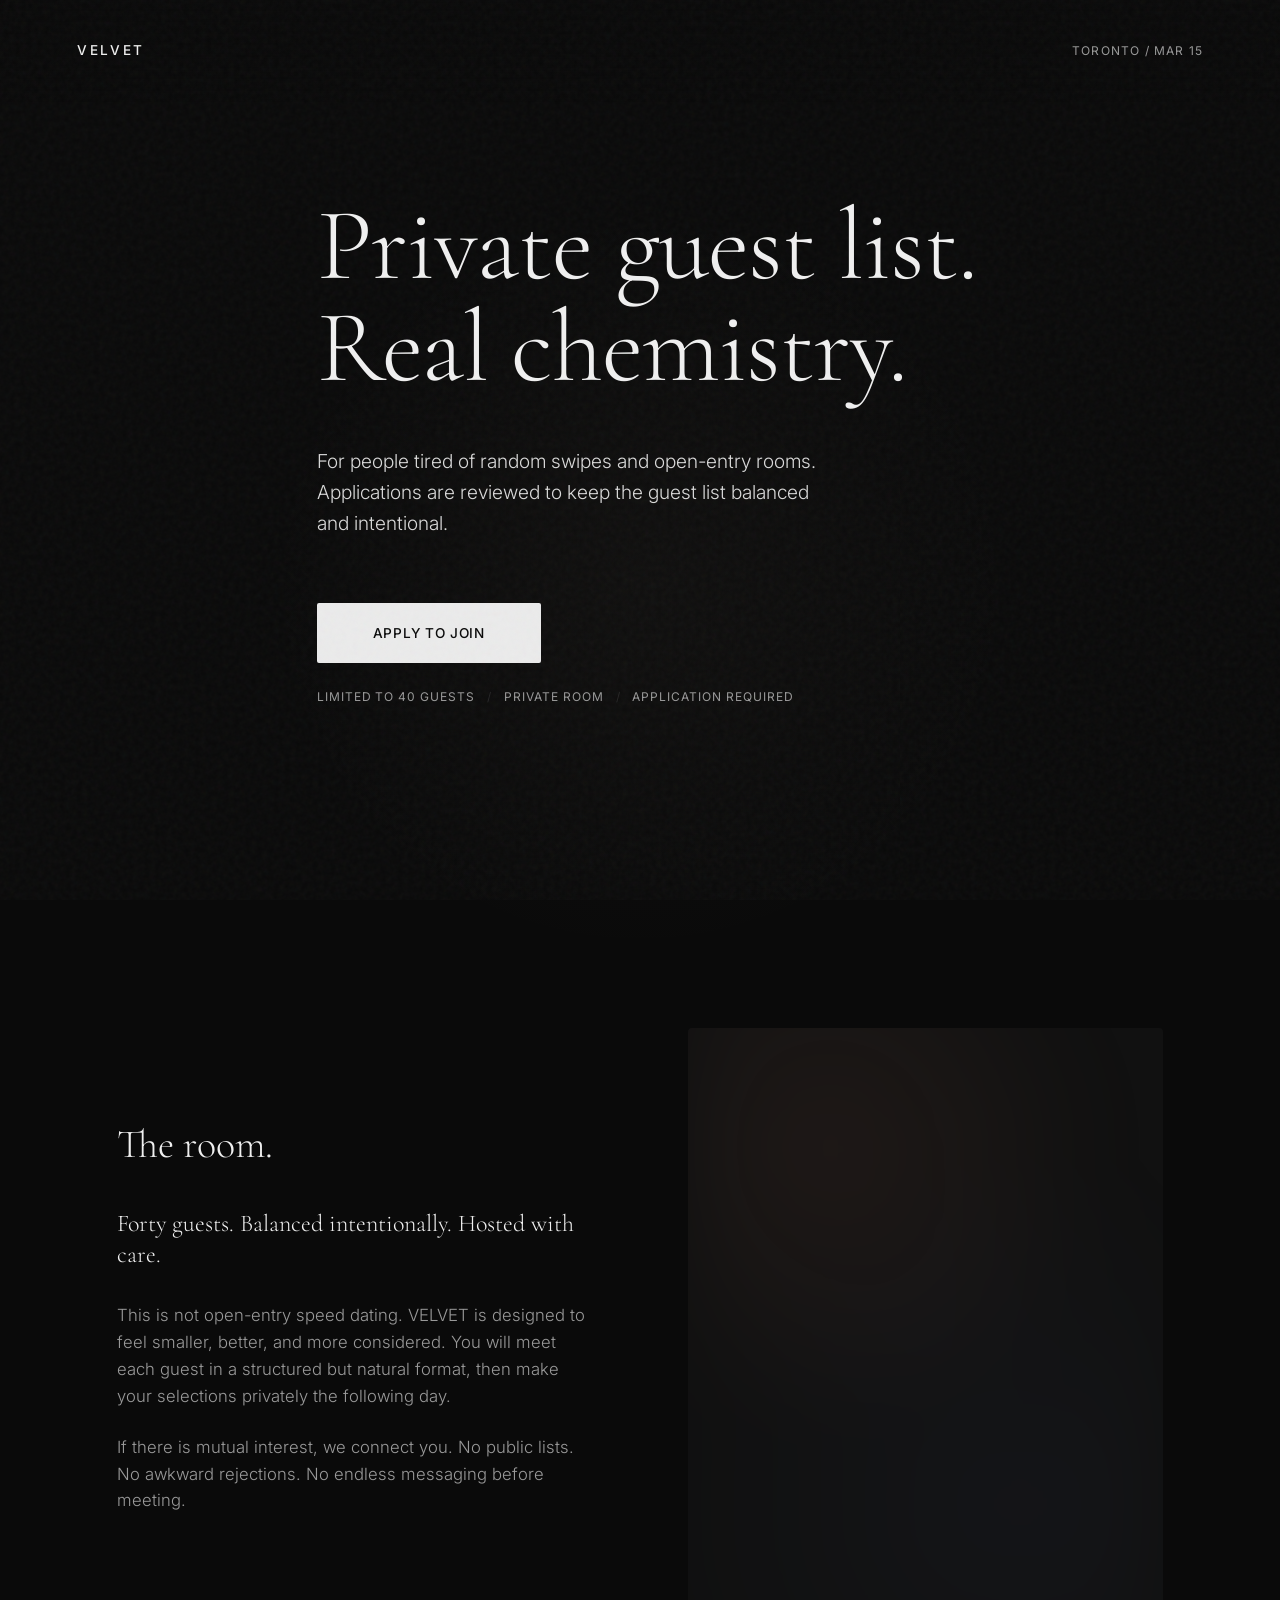
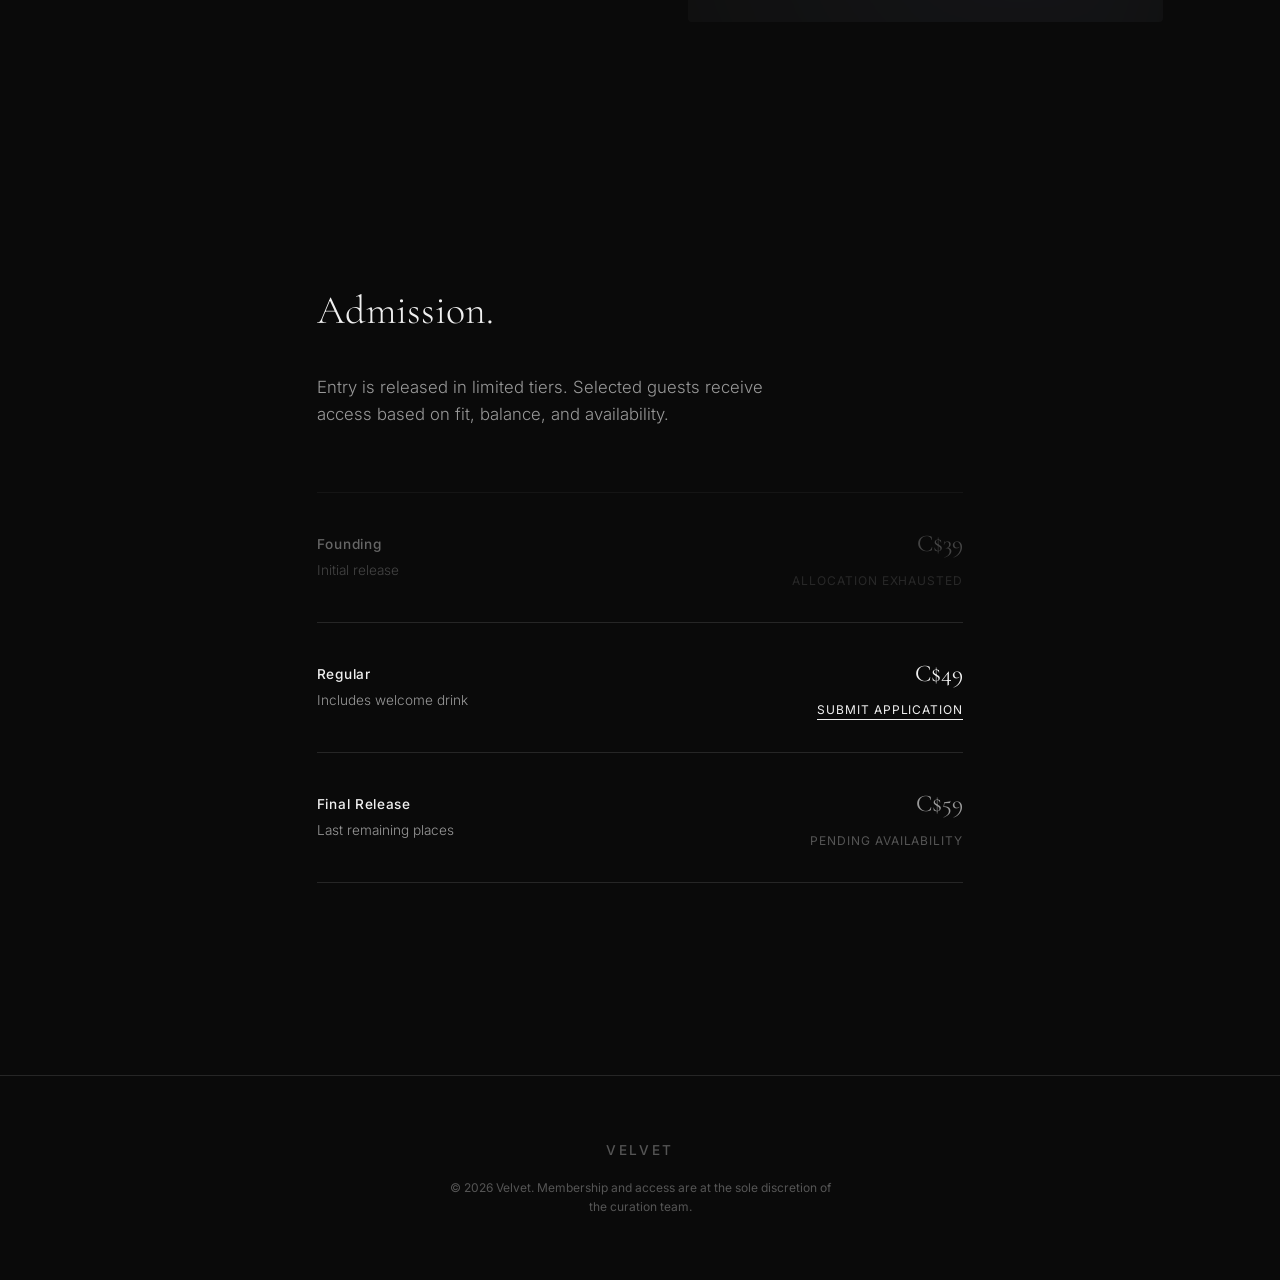
==== index.html @ d37acc5a "Initial commit: Velvet private speed dating landing page" ====
<!doctype html>
<html lang="en">
  <head>
    <meta charset="UTF-8" />
    <meta name="viewport" content="width=device-width, initial-scale=1.0" />
    <title>VELVET | Private Guest List</title>

    <link rel="preconnect" href="https://fonts.googleapis.com" />
    <link rel="preconnect" href="https://fonts.gstatic.com" crossorigin />
    <link
      href="https://fonts.googleapis.com/css2?family=Cormorant+Garamond:ital,wght@0,300;0,400;1,300;1,400&family=Inter:wght@300;400;500&display=swap"
      rel="stylesheet"
    />

    <link rel="stylesheet" href="styles.css" />
  </head>
  <body>
    <!-- Subtle atmospheric noise -->
    <div class="noise-overlay"></div>

    <!-- Navigation -->
    <nav class="top-nav">
      <div class="logo">VELVET</div>
      <div class="nav-meta">Toronto / Mar 15</div>
    </nav>

    <main>
      <!-- Hero: Pure Status, Zero Logistics -->
      <section class="hero-gate">
        <div class="content-wrapper">
          <h1 class="headline">
            <span style="white-space: nowrap">Private guest list.</span><br />
            <span style="white-space: nowrap">Real chemistry.</span>
          </h1>
          <p class="manifesto">
            For people tired of random swipes and open-entry rooms. Applications
            are reviewed to keep the guest list balanced and intentional.
          </p>

          <div class="gate-action fade-in">
            <button class="btn-gate" onclick="openGate()">Apply to Join</button>
            <div class="gate-meta">
              <span>Limited to 40 guests</span>
              <span class="slash">/</span>
              <span>Private room</span>
              <span class="slash">/</span>
              <span>Application required</span>
            </div>
          </div>
        </div>
      </section>

      <!-- The Room: Atmosphere & Taste -->
      <section class="the-room" id="the-room">
        <div class="room-grid">
          <div class="room-text">
            <h2 class="section-heading">The room.</h2>
            <p>Forty guests. Balanced intentionally. Hosted with care.</p>
            <p>
              This is not open-entry speed dating. VELVET is designed to feel
              smaller, better, and more considered. You will meet each guest in
              a structured but natural format, then make your selections
              privately the following day.
            </p>
            <p>
              If there is mutual interest, we connect you. No public lists. No
              awkward rejections. No endless messaging before meeting.
            </p>
          </div>
          <div class="room-atmosphere">
            <!-- We use a CSS gradient/blur shape to imply atmosphere without showing a literal "mid" bar photo -->
            <div class="atmosphere-blur"></div>
          </div>
        </div>
      </section>

      <!-- Admission Tiers: Framing scarcity -->
      <section class="the-admission">
        <div class="content-wrapper">
          <h2 class="section-heading">Admission.</h2>
          <p class="tier-intro">
            Entry is released in limited tiers. Selected guests receive access
            based on fit, balance, and availability.
          </p>

          <div class="tier-list">
            <!-- Sold Out / Closed -->
            <div class="tier-row closed">
              <div class="tier-info">
                <span class="tier-name">Founding</span>
                <span class="tier-desc">Initial release</span>
              </div>
              <div class="tier-action">
                <span class="tier-price">C$39</span>
                <span class="tier-status">Allocation Exhausted</span>
              </div>
            </div>

            <!-- Active -->
            <div class="tier-row active">
              <div class="tier-info">
                <span class="tier-name">Regular</span>
                <span class="tier-desc">Includes welcome drink</span>
              </div>
              <div class="tier-action">
                <span class="tier-price">C$49</span>
                <button class="btn-text" onclick="openGate('C$49')">
                  Submit Application
                </button>
              </div>
            </div>

            <!-- Future / Locked -->
            <div class="tier-row pending">
              <div class="tier-info">
                <span class="tier-name">Final Release</span>
                <span class="tier-desc">Last remaining places</span>
              </div>
              <div class="tier-action">
                <span class="tier-price">C$59</span>
                <span class="tier-status">Pending Availability</span>
              </div>
            </div>
          </div>
        </div>
      </section>

      <footer class="site-footer">
        <div class="logo">VELVET</div>
        <p>
          © 2026 Velvet. Membership and access are at the sole discretion of the
          curation team.
        </p>
      </footer>
    </main>

    <!-- Application Gate (Modal) -->
    <div class="gate-overlay" id="applicationGate">
      <div class="gate-panel">
        <div class="gate-header">
          <h3>Apply to Join</h3>
          <button class="btn-close" onclick="closeGate()">
            <svg
              width="24"
              height="24"
              viewBox="0 0 24 24"
              fill="none"
              stroke="currentColor"
              stroke-width="1.5"
            >
              <line x1="18" y1="6" x2="6" y2="18"></line>
              <line x1="6" y1="6" x2="18" y2="18"></line>
            </svg>
          </button>
        </div>

        <div class="gate-body" id="gateBody">
          <p class="gate-context">
            Applications are reviewed to keep the room balanced and intentional.
            Selected guests receive a private booking link within 24 hours.
          </p>

          <form id="admissionForm" onsubmit="submitApplication(event)">
            <div class="input-group">
              <label for="fullName">Full name</label>
              <input type="text" id="fullName" required />
            </div>

            <div class="input-group">
              <label for="email">Email</label>
              <input type="email" id="email" required />
            </div>

            <div class="input-group">
              <label for="instagram">
                Instagram or LinkedIn
                <span class="label-badge">(recommended)</span>
              </label>
              <input type="text" id="instagram" />
              <span class="field-hint"
                >Used only for light verification. Never shown publicly.</span
              >
            </div>

            <div class="input-group">
              <label for="age">Age</label>
              <input type="number" id="age" min="18" max="99" required />
            </div>

            <div class="input-group">
              <label>Joining as</label>
              <div class="pill-group">
                <label class="pill-radio">
                  <input type="radio" name="gender" value="woman" required />
                  <span class="pill-label">Woman</span>
                </label>
                <label class="pill-radio">
                  <input type="radio" name="gender" value="man" required />
                  <span class="pill-label">Man</span>
                </label>
              </div>
            </div>

            <div class="gate-actions">
              <button type="submit" class="btn-submit" id="submitBtn">
                Apply to Join
              </button>
              <div class="form-footer-note">Shared in confidence.</div>
            </div>
          </form>
        </div>

        <div class="gate-success" id="gateSuccess" style="display: none">
          <h3>Application Received.</h3>
          <p>
            Your profile is under review. If selected, you will receive a
            private admission link to secure your spot.
          </p>
          <button class="btn-text" onclick="closeGate()">Return to Site</button>
        </div>
      </div>
    </div>

    <script src="script.js"></script>
  </body>
</html>
---- styles.css ----
/* ========================================
   VELVET — PRIVATE, EXCLUSIVE, HIGH STATUS
   Aesthetics: Moody, Architectural, Scarcity
   ======================================== */

:root {
  /* Ultra-dark, slightly warm black */
  --bg-color: #0a0a0a;
  --surface-color: #111111;

  /* Text */
  --text-primary: #f0f0f0;
  --text-secondary: #999999;
  --text-muted: #555555;

  /* Accents */
  --accent-white: #ffffff;
  --border-color: #262626;

  /* Typography */
  --font-serif: "Cormorant Garamond", serif;
  --font-sans: "Inter", sans-serif;
}

* {
  box-sizing: border-box;
  margin: 0;
  padding: 0;
}

body {
  background-color: var(--bg-color);
  color: var(--text-primary);
  font-family: var(--font-sans);
  line-height: 1.6;
  -webkit-font-smoothing: antialiased;
  -moz-osx-font-smoothing: grayscale;
}

/* Atmospheric Noise */
.noise-overlay {
  position: fixed;
  inset: 0;
  z-index: 9999;
  pointer-events: none;
  background-image: url("data:image/svg+xml,%3Csvg viewBox='0 0 200 200' xmlns='http://www.w3.org/2000/svg'%3E%3Cfilter id='noiseFilter'%3E%3CfeTurbulence type='fractalNoise' baseFrequency='0.8' numOctaves='3' stitchTiles='stitch'/%3E%3C/filter%3E%3Crect width='100%25' height='100%25' filter='url(%23noiseFilter)'/%3E%3C/svg%3E");
  opacity: 0.04;
}

/* =========================================
   TYPOGRAPHY
   ========================================= */
h1,
h2,
h3 {
  font-family: var(--font-serif);
  font-weight: 300;
  color: var(--text-primary);
}

.headline {
  font-size: clamp(3.5rem, 8vw, 6.5rem);
  line-height: 1;
  letter-spacing: -0.01em;
  margin-bottom: 3rem;
}

.section-heading {
  font-size: 2.5rem;
  margin-bottom: 2rem;
}

.content-wrapper {
  width: 100%;
  max-width: 800px;
  margin: 0 auto;
  padding: 0 6%;
}

/* =========================================
   NAVIGATION
   ========================================= */
.top-nav {
  position: fixed;
  top: 0;
  left: 0;
  width: 100%;
  padding: 2.5rem 6%;
  display: flex;
  justify-content: space-between;
  align-items: center;
  z-index: 100;
  background: linear-gradient(
    to bottom,
    rgba(10, 10, 10, 0.9) 0%,
    rgba(10, 10, 10, 0) 100%
  );
}

.logo {
  font-family: var(--font-sans);
  font-size: 0.85rem;
  font-weight: 500;
  letter-spacing: 0.2em;
  text-transform: uppercase;
  color: var(--text-primary);
}

.nav-meta {
  font-family: var(--font-sans);
  font-size: 0.75rem;
  text-transform: uppercase;
  letter-spacing: 0.1em;
  color: var(--text-secondary);
}

/* =========================================
   HERO: THE GATE
   ========================================= */
.hero-gate {
  min-height: 100vh;
  display: flex;
  flex-direction: column;
  justify-content: center;
  padding-top: 10vh;
  padding-bottom: 10vh;
  position: relative;
}

/* Subtle glow to add warmth without imagery */
.hero-gate::before {
  content: "";
  position: absolute;
  top: 15%;
  left: 50%;
  transform: translateX(-50%);
  width: 70vw;
  height: 70vw;
  background: radial-gradient(
    circle,
    rgba(200, 180, 160, 0.03) 0%,
    transparent 60%
  );
  z-index: -1;
  pointer-events: none;
}

.manifesto {
  font-size: clamp(1rem, 1.5vw, 1.25rem);
  color: var(--text-primary);
  max-width: 500px;
  margin-bottom: 4rem;
  line-height: 1.6;
  font-weight: 300;
  opacity: 0.9;
}

.gate-action {
  display: flex;
  flex-direction: column;
  align-items: flex-start;
  gap: 1.5rem;
}

.btn-gate {
  background-color: #ebebeb;
  color: var(--bg-color);
  font-family: var(--font-sans);
  font-size: 0.85rem;
  font-weight: 500;
  letter-spacing: 0.05em;
  text-transform: uppercase;
  border: none;
  border-radius: 2px;
  padding: 1.4rem 3.5rem;
  cursor: pointer;
  transition:
    background-color 0.3s,
    transform 0.2s;
}

.btn-gate:hover {
  background-color: #ffffff;
}

.gate-meta {
  display: flex;
  align-items: center;
  gap: 0.5rem;
  font-size: 0.75rem;
  text-transform: uppercase;
  letter-spacing: 0.08em;
  color: var(--text-secondary);
}

.gate-meta .slash {
  color: var(--border-color);
  margin: 0 0.25rem;
}

/* =========================================
   THE ROOM (Second Fold)
   ========================================= */
.the-room {
  padding: 8rem 6%;
  max-width: 1200px;
  margin: 0 auto;
}

.room-grid {
  display: grid;
  grid-template-columns: 1fr 1fr;
  gap: 6rem;
  align-items: center;
}

.room-text {
  max-width: 480px;
}

.room-text p {
  font-size: 1.05rem;
  color: var(--text-secondary);
  margin-bottom: 1.5rem;
  font-weight: 300;
}

.room-text p:first-of-type {
  font-family: var(--font-serif);
  font-size: 1.5rem;
  color: var(--text-primary);
  margin-bottom: 2rem;
  line-height: 1.3;
}

.room-atmosphere {
  position: relative;
  width: 100%;
  aspect-ratio: 4/5;
  background-color: var(--surface-color);
  border-radius: 4px;
  overflow: hidden;
  display: flex;
  align-items: center;
  justify-content: center;
}

/* Abstract atmosphere instead of a bar photo */
.atmosphere-blur {
  width: 150%;
  height: 150%;
  background:
    radial-gradient(
      circle at 30% 30%,
      rgba(160, 100, 80, 0.1) 0%,
      transparent 40%
    ),
    radial-gradient(
      circle at 70% 70%,
      rgba(80, 100, 160, 0.05) 0%,
      transparent 50%
    );
  filter: blur(40px);
  animation: slowDrift 20s ease-in-out infinite alternate;
}

@keyframes slowDrift {
  0% {
    transform: scale(1) translate(0, 0);
  }
  100% {
    transform: scale(1.1) translate(-5%, -5%);
  }
}

/* =========================================
   ADMISSION (PRICING)
   ========================================= */
.the-admission {
  padding: 8rem 0 12rem;
}

.tier-intro {
  font-size: 1.05rem;
  color: var(--text-secondary);
  margin-bottom: 4rem;
  max-width: 500px;
  font-weight: 300;
}

.tier-list {
  display: flex;
  flex-direction: column;
}

.tier-row {
  display: flex;
  justify-content: space-between;
  align-items: center;
  padding: 2rem 0;
  border-top: 1px solid var(--border-color);
  transition: background-color 0.3s;
}

.tier-row:last-child {
  border-bottom: 1px solid var(--border-color);
}

.tier-info {
  display: flex;
  flex-direction: column;
  gap: 0.25rem;
}

.tier-name {
  font-family: var(--font-sans);
  font-size: 0.85rem;
  font-weight: 500;
  letter-spacing: 0.05em;
  color: var(--text-primary);
}

.tier-desc {
  font-size: 0.85rem;
  color: var(--text-secondary);
  font-weight: 300;
}

.tier-action {
  display: flex;
  flex-direction: column;
  align-items: flex-end;
  gap: 0.5rem;
}

.tier-price {
  font-family: var(--font-serif);
  font-size: 1.5rem;
  color: var(--text-secondary);
}

.tier-status {
  font-size: 0.75rem;
  text-transform: uppercase;
  letter-spacing: 0.08em;
  color: var(--text-muted);
}

.tier-row.active .tier-price {
  color: var(--text-primary);
}

.tier-row.closed {
  opacity: 0.4;
}

.btn-text {
  background: transparent;
  border: none;
  color: var(--text-primary);
  font-family: var(--font-sans);
  font-size: 0.75rem;
  text-transform: uppercase;
  letter-spacing: 0.08em;
  cursor: pointer;
  border-bottom: 1px solid var(--text-primary);
  padding-bottom: 2px;
  transition:
    color 0.2s,
    border-color 0.2s;
}

.btn-text:hover {
  color: var(--text-secondary);
  border-color: var(--text-secondary);
}

/* =========================================
   FOOTER
   ========================================= */
.site-footer {
  text-align: center;
  padding: 4rem 6%;
  border-top: 1px solid var(--border-color);
}

.site-footer .logo {
  margin-bottom: 1rem;
  color: var(--text-muted);
}

.site-footer p {
  font-size: 0.75rem;
  color: var(--text-muted);
  max-width: 400px;
  margin: 0 auto;
}

/* =========================================
   THE GATE (MODAL)
   ========================================= */
.gate-overlay {
  position: fixed;
  inset: 0;
  background: rgba(10, 10, 10, 0.95);
  backdrop-filter: blur(10px);
  z-index: 1000;
  display: flex;
  justify-content: flex-end; /* Slide in from right */
  opacity: 0;
  pointer-events: none;
  transition: opacity 0.4s ease;
}

.gate-overlay.active {
  opacity: 1;
  pointer-events: auto;
}

.gate-panel {
  width: 100%;
  max-width: 500px;
  height: 100%;
  background: var(--surface-color);
  border-left: 1px solid var(--border-color);
  padding: 4rem 3rem;
  display: flex;
  flex-direction: column;
  transform: translateX(100%);
  transition: transform 0.5s cubic-bezier(0.16, 1, 0.3, 1);
  overflow-y: auto;
}

.gate-overlay.active .gate-panel {
  transform: translateX(0);
}

.gate-header {
  display: flex;
  justify-content: space-between;
  align-items: center;
  margin-bottom: 3rem;
}

.gate-header h3 {
  font-family: var(--font-serif);
  font-size: 1.75rem;
}

.btn-close {
  background: none;
  border: none;
  color: var(--text-secondary);
  cursor: pointer;
  display: flex;
  align-items: center;
  justify-content: center;
  transition: color 0.2s;
}

.btn-close:hover {
  color: var(--text-primary);
}

.gate-context {
  font-size: 0.9rem;
  color: var(--text-secondary);
  margin-bottom: 3rem;
  font-weight: 300;
  line-height: 1.6;
}

.input-group {
  margin-bottom: 1.5rem;
  display: flex;
  flex-direction: column;
}

.input-group label {
  font-size: 0.85rem;
  color: var(--text-primary);
  margin-bottom: 0.5rem;
  font-weight: 500;
  display: flex;
  justify-content: space-between;
  align-items: baseline;
}

.label-badge {
  font-size: 0.75rem;
  color: var(--text-muted);
  font-weight: 400;
}

.input-group input {
  width: 100%;
  background: var(--bg-color); /* Slightly lighter than panel for contrast */
  border: 1px solid var(--border-color);
  padding: 0.9rem 1rem;
  color: var(--text-primary);
  font-family: var(--font-sans);
  font-size: 1rem;
  transition:
    border-color 0.2s,
    background-color 0.2s;
  border-radius: 4px;
}

.input-group input:focus {
  outline: none;
  border-color: var(--text-secondary);
}

.field-hint {
  font-size: 0.75rem;
  color: var(--text-muted);
  margin-top: 0.5rem;
  line-height: 1.4;
}

/* Pill Group for Radio */
.pill-group {
  display: grid;
  grid-template-columns: 1fr 1fr;
  gap: 1rem;
  margin-top: 0.2rem;
}

.pill-radio {
  cursor: pointer;
}

.pill-radio input {
  display: none;
}

.pill-label {
  display: block;
  text-align: center;
  padding: 0.8rem;
  border: 1px solid var(--border-color);
  border-radius: 4px;
  color: var(--text-secondary);
  font-size: 0.9rem;
  transition: all 0.2s;
  background: var(--bg-color);
}

.pill-radio input:checked + .pill-label {
  border-color: var(--text-primary);
  color: var(--bg-color);
  background: var(--text-primary);
}

.form-footer-note {
  text-align: center;
  font-size: 0.75rem;
  color: var(--text-muted);
  margin-top: 1.5rem;
}

.gate-actions {
  margin-top: 4rem;
}

.btn-submit {
  width: 100%;
  background-color: var(--accent-white);
  color: var(--bg-color);
  font-family: var(--font-sans);
  font-size: 0.85rem;
  font-weight: 500;
  letter-spacing: 0.05em;
  text-transform: uppercase;
  border: none;
  padding: 1.2rem;
  cursor: pointer;
  transition: opacity 0.2s;
}

.btn-submit:hover {
  opacity: 0.9;
}

.btn-submit:disabled {
  opacity: 0.5;
  cursor: wait;
}

.gate-success {
  display: flex;
  flex-direction: column;
  justify-content: center;
  align-items: flex-start;
  height: 100%;
}

.gate-success h3 {
  font-family: var(--font-serif);
  font-size: 2rem;
  margin-bottom: 1rem;
}

.gate-success p {
  color: var(--text-secondary);
  margin-bottom: 3rem;
  font-size: 0.95rem;
  font-weight: 300;
  line-height: 1.6;
}

/* =========================================
   ANIMATIONS & RESPONSIVE
   ========================================= */
.fade-in {
  animation: fadeIn 1.5s ease forwards;
  opacity: 0;
}

@keyframes fadeIn {
  to {
    opacity: 1;
  }
}

@media (max-width: 900px) {
  .room-grid {
    grid-template-columns: 1fr;
    gap: 3rem;
  }

  .headline {
    font-size: 4rem;
  }

  .gate-panel {
    padding: 3rem 2rem;
  }

  .gate-meta {
    flex-wrap: wrap;
    line-height: 1.8;
  }

  .gate-meta .slash {
    display: none;
  }

  .gate-meta span {
    display: block;
    width: 100%;
  }

  .room-atmosphere {
    display: none; /* Hide abstract block on mobile to keep it tight */
  }
}
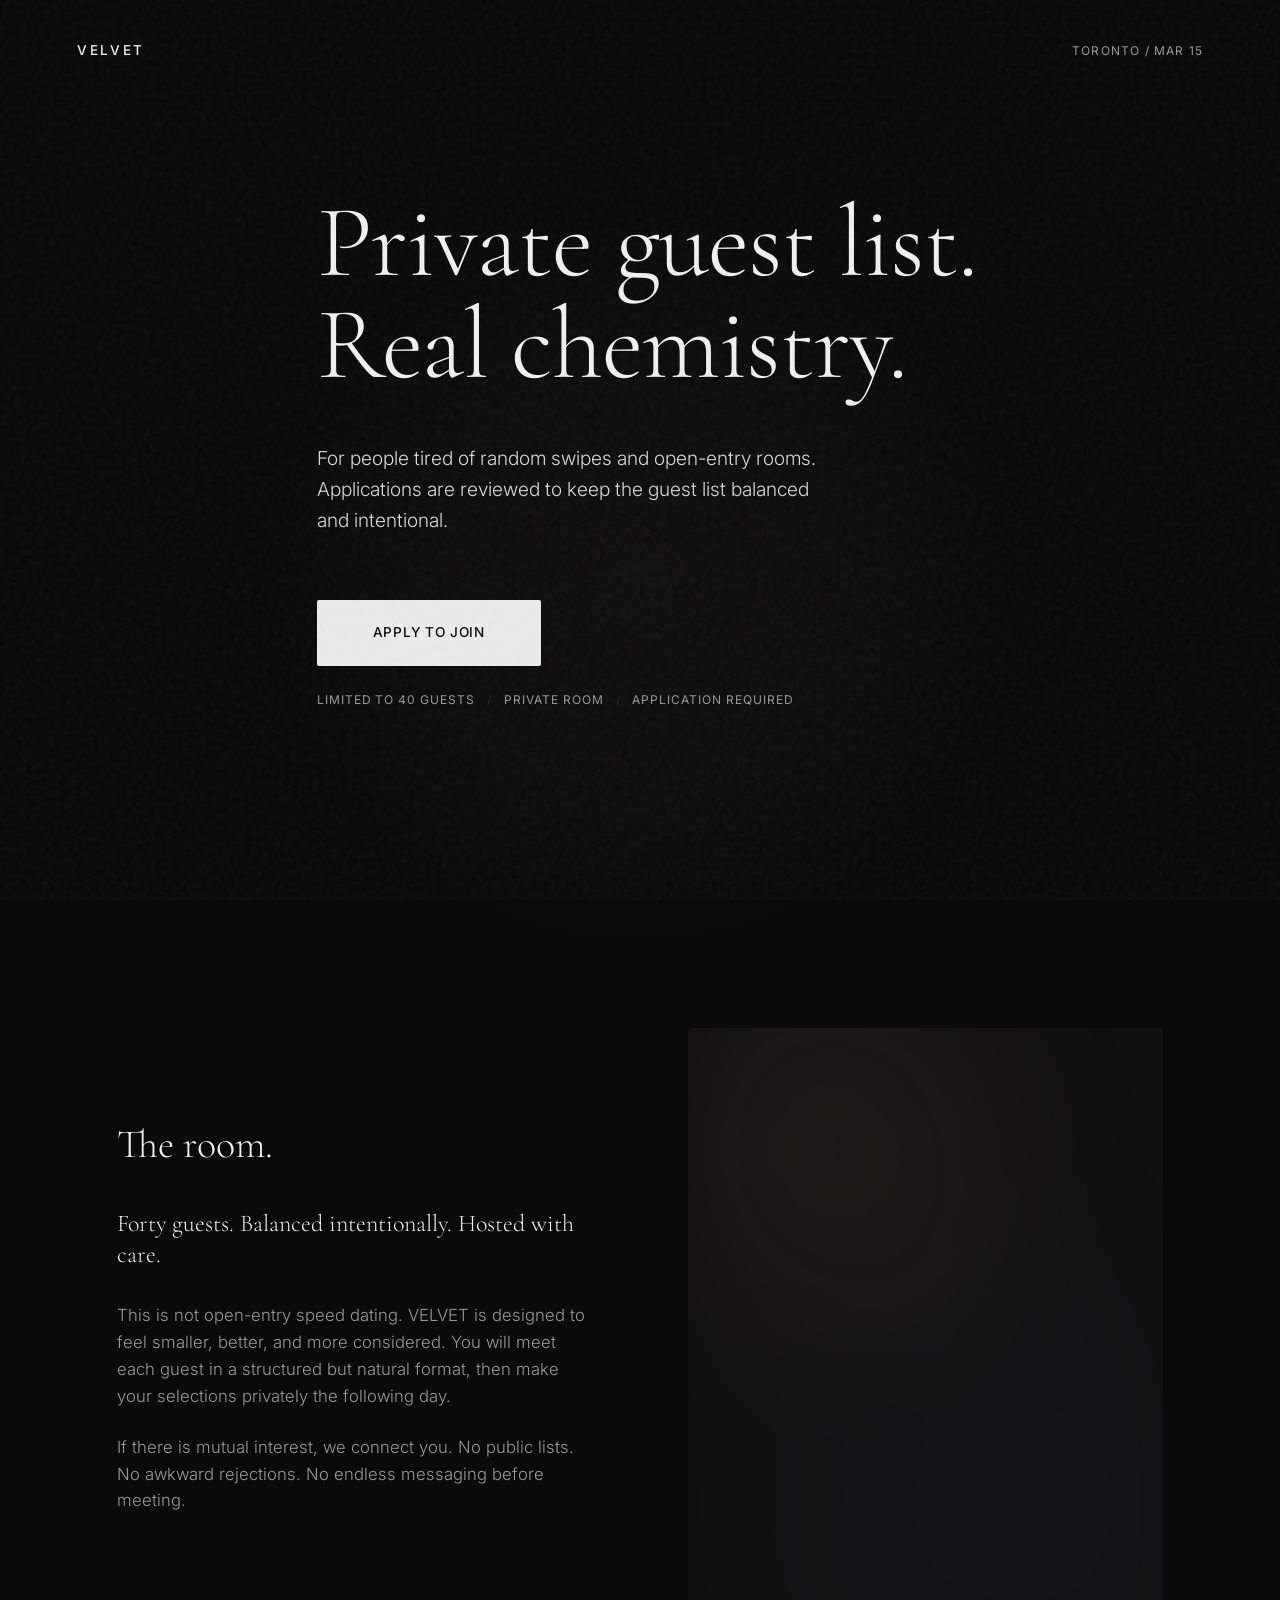
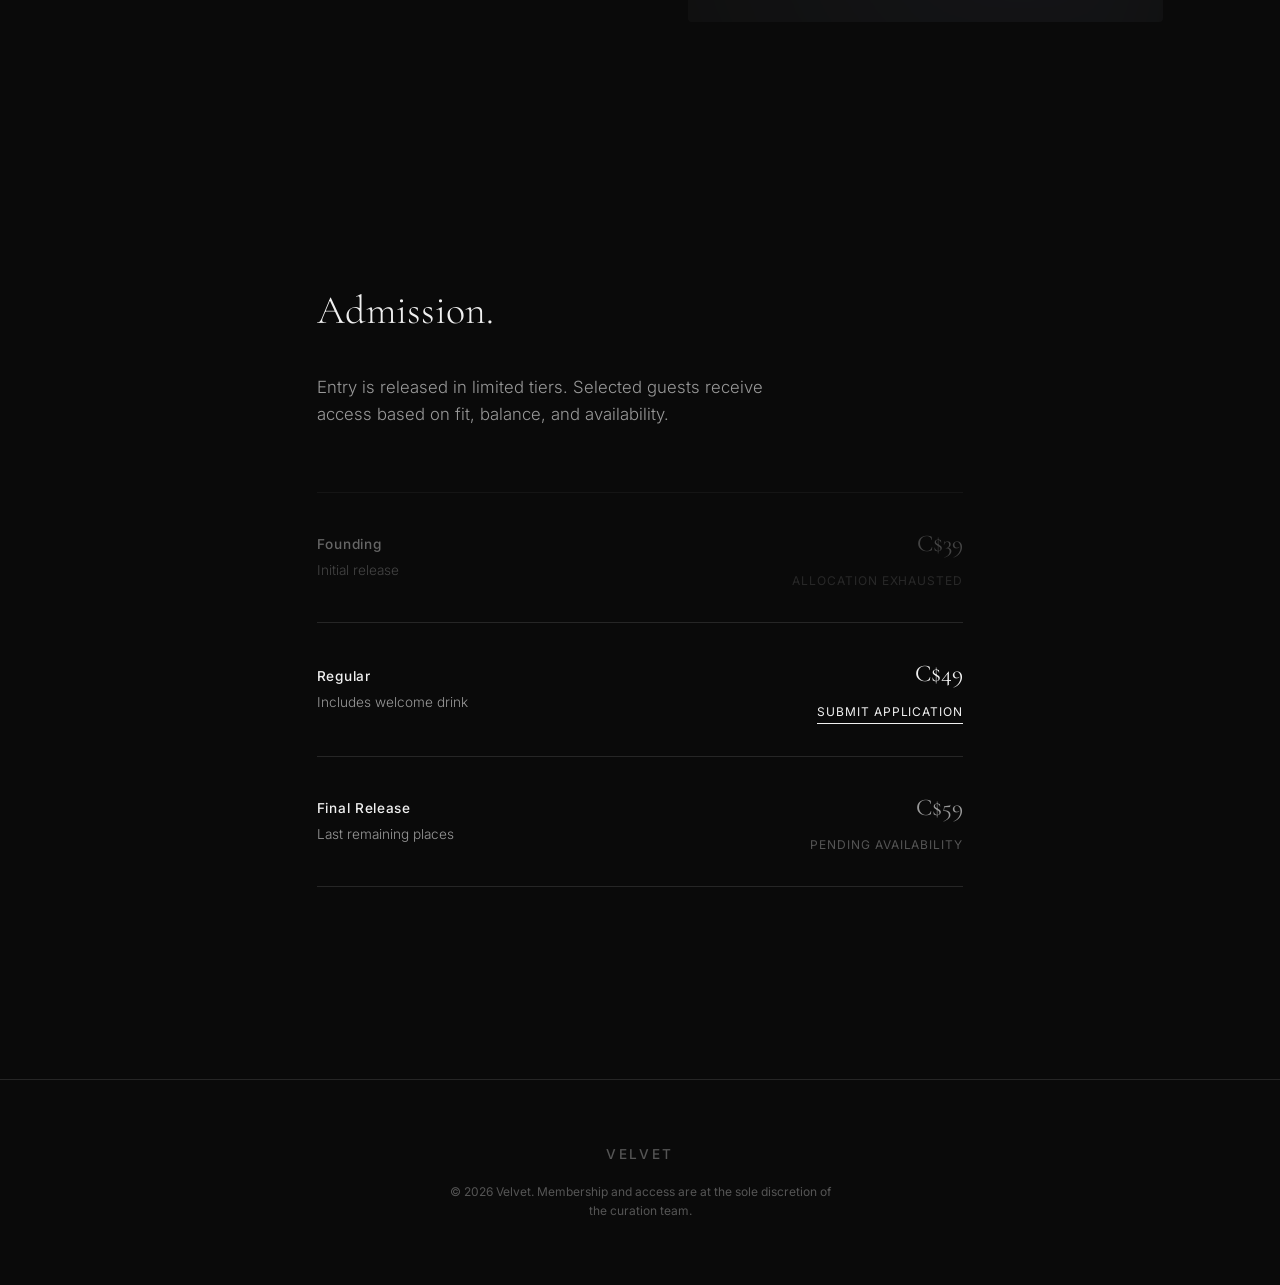
==== commit d61939e5: "feat: extract application to standalone locked page" ====
--- a/index.html
+++ b/index.html
@@ -38,9 +38,8 @@
           </p>
 
           <div class="gate-action fade-in">
-            <button class="btn-gate" onclick="openGate()">Apply to Join</button>
-            <div class="gate-meta">
-              <span>Limited to 40 guests</span>
+            <a href="apply.html" class="btn-gate" style="text-decoration: none; display: inline-block;">Apply to Join</a>
+            <div class="gate-meta">              <span>Limited to 40 guests</span>
               <span class="slash">/</span>
               <span>Private room</span>
               <span class="slash">/</span>
@@ -104,11 +103,8 @@
               </div>
               <div class="tier-action">
                 <span class="tier-price">C$49</span>
-                <button class="btn-text" onclick="openGate('C$49')">
-                  Submit Application
-                </button>
-              </div>
-            </div>
+                <a href="apply.html" class="btn-text" style="text-decoration: none; display: inline-block;">Submit Application</a>
+                </div>            </div>
 
             <!-- Future / Locked -->
             <div class="tier-row pending">
@@ -133,94 +129,7 @@
         </p>
       </footer>
     </main>
-
-    <!-- Application Gate (Modal) -->
-    <div class="gate-overlay" id="applicationGate">
-      <div class="gate-panel">
-        <div class="gate-header">
-          <h3>Apply to Join</h3>
-          <button class="btn-close" onclick="closeGate()">
-            <svg
-              width="24"
-              height="24"
-              viewBox="0 0 24 24"
-              fill="none"
-              stroke="currentColor"
-              stroke-width="1.5"
-            >
-              <line x1="18" y1="6" x2="6" y2="18"></line>
-              <line x1="6" y1="6" x2="18" y2="18"></line>
-            </svg>
-          </button>
-        </div>
-
-        <div class="gate-body" id="gateBody">
-          <p class="gate-context">
-            Applications are reviewed to keep the room balanced and intentional.
-            Selected guests receive a private booking link within 24 hours.
-          </p>
-
-          <form id="admissionForm" onsubmit="submitApplication(event)">
-            <div class="input-group">
-              <label for="fullName">Full name</label>
-              <input type="text" id="fullName" required />
-            </div>
-
-            <div class="input-group">
-              <label for="email">Email</label>
-              <input type="email" id="email" required />
-            </div>
-
-            <div class="input-group">
-              <label for="instagram">
-                Instagram or LinkedIn
-                <span class="label-badge">(recommended)</span>
-              </label>
-              <input type="text" id="instagram" />
-              <span class="field-hint"
-                >Used only for light verification. Never shown publicly.</span
-              >
-            </div>
-
-            <div class="input-group">
-              <label for="age">Age</label>
-              <input type="number" id="age" min="18" max="99" required />
-            </div>
-
-            <div class="input-group">
-              <label>Joining as</label>
-              <div class="pill-group">
-                <label class="pill-radio">
-                  <input type="radio" name="gender" value="woman" required />
-                  <span class="pill-label">Woman</span>
-                </label>
-                <label class="pill-radio">
-                  <input type="radio" name="gender" value="man" required />
-                  <span class="pill-label">Man</span>
-                </label>
-              </div>
-            </div>
-
-            <div class="gate-actions">
-              <button type="submit" class="btn-submit" id="submitBtn">
-                Apply to Join
-              </button>
-              <div class="form-footer-note">Shared in confidence.</div>
-            </div>
-          </form>
-        </div>
-
-        <div class="gate-success" id="gateSuccess" style="display: none">
-          <h3>Application Received.</h3>
-          <p>
-            Your profile is under review. If selected, you will receive a
-            private admission link to secure your spot.
-          </p>
-          <button class="btn-text" onclick="closeGate()">Return to Site</button>
-        </div>
-      </div>
-    </div>
-
     <script src="script.js"></script>
   </body>
 </html>
+
--- a/styles.css
+++ b/styles.css
@@ -397,43 +397,44 @@
 }
 
 /* =========================================
-   THE GATE (MODAL)
-   ========================================= */
-.gate-overlay {
-  position: fixed;
-  inset: 0;
-  background: rgba(10, 10, 10, 0.95);
-  backdrop-filter: blur(10px);
-  z-index: 1000;
-  display: flex;
-  justify-content: flex-end; /* Slide in from right */
-  opacity: 0;
-  pointer-events: none;
-  transition: opacity 0.4s ease;
-}
-
-.gate-overlay.active {
-  opacity: 1;
-  pointer-events: auto;
-}
-
-.gate-panel {
+   APPLY PAGE (LOCKED GATE)
+   ========================================= */
+.apply-page {
+  display: flex;
+  flex-direction: column;
+  min-height: 100vh;
+}
+
+.apply-main {
+  flex: 1;
+  display: flex;
+  align-items: center;
+  justify-content: center;
+  padding: 6rem 6%;
+}
+
+.apply-container {
   width: 100%;
   max-width: 500px;
-  height: 100%;
   background: var(--surface-color);
-  border-left: 1px solid var(--border-color);
+  border: 1px solid var(--border-color);
   padding: 4rem 3rem;
-  display: flex;
-  flex-direction: column;
-  transform: translateX(100%);
-  transition: transform 0.5s cubic-bezier(0.16, 1, 0.3, 1);
-  overflow-y: auto;
-}
-
-.gate-overlay.active .gate-panel {
-  transform: translateX(0);
-}
+  border-radius: 4px;
+  box-shadow: 0 20px 40px rgba(0, 0, 0, 0.5);
+}
+
+.lock-state {
+  display: flex;
+  flex-direction: column;
+}
+
+.btn-full {
+  width: 100%;
+}
+
+/* =========================================
+   FORM ELEMENTS
+   ========================================= */
 
 .gate-header {
   display: flex;
